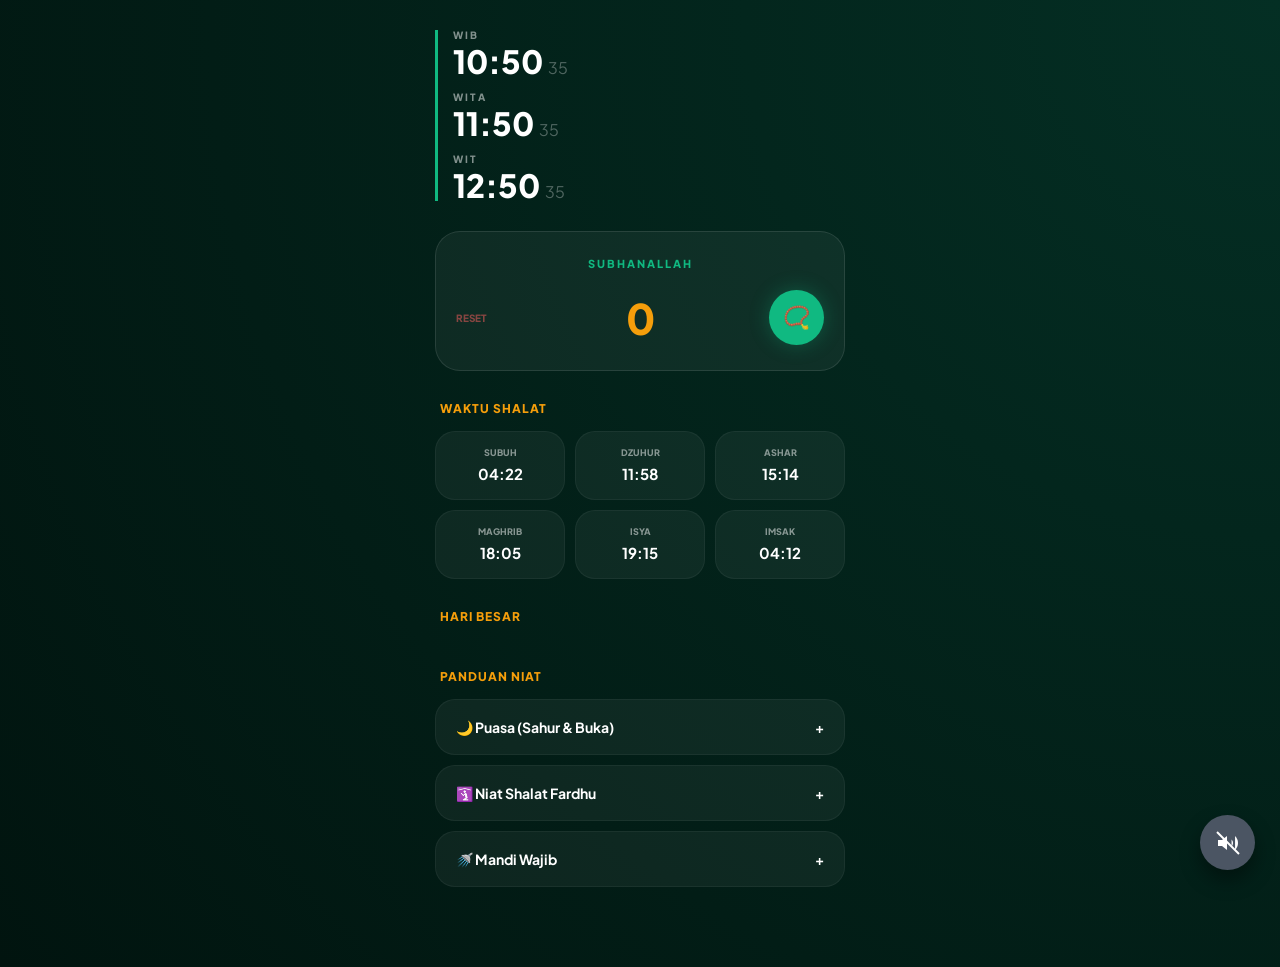
==== index.html @ ae95c448 "Create index.html for Hidayah Taqwa V3 Add a complete HTML structure for the Hidayah Taqwa V3 applic" ====
<!DOCTYPE html>
<html lang="id">
<head>
    <meta charset="UTF-8">
    <meta name="viewport" content="width=device-width, initial-scale=1.0">
    <title>Hidayah Taqwa V3 - Final Fix</title>
    <link href="https://fonts.googleapis.com/css2?family=Plus+Jakarta+Sans:wght@300;400;600;800&display=swap" rel="stylesheet">
    <style>
        :root { --primary: #10b981; --dark: #01140f; --gold: #f59e0b; --glass: rgba(255,255,255,0.05); }
        * { box-sizing: border-box; -webkit-tap-highlight-color: transparent; }
        body { 
            margin: 0; background: var(--dark); color: white; 
            font-family: 'Plus Jakarta Sans', sans-serif; 
            background-image: radial-gradient(circle at top right, #042f24, #01140f);
            min-height: 100vh; padding-bottom: 50px;
        }
        .container { padding: 30px 20px; max-width: 450px; margin: 0 auto; }

        /* 1. JAM VERTICAL */
        .time-vertical { display: flex; flex-direction: column; gap: 15px; margin-bottom: 30px; padding-left: 15px; border-left: 3px solid var(--primary); }
        .time-row { line-height: 1; }
        .time-row label { font-size: 10px; letter-spacing: 2px; opacity: 0.5; font-weight: 800; display: block; margin-bottom: 5px; }
        .time-row b { font-size: 32px; font-weight: 800; }
        .time-row span { font-size: 16px; opacity: 0.3; margin-left: 5px; }

        /* 2. TASBIH (SIMETRIS) */
        .tasbih-box { background: var(--glass); padding: 25px 20px; border-radius: 25px; border: 1px solid rgba(255,255,255,0.1); margin-bottom: 30px; }
        #zikir-name { font-size: 11px; font-weight: 800; color: var(--primary); letter-spacing: 2px; margin-bottom: 20px; text-align: center; display: block; }
        .tasbih-controls { display: grid; grid-template-columns: 80px 1fr 80px; align-items: center; }
        #reset-btn { font-size: 10px; font-weight: 800; opacity: 0.5; cursor: pointer; color: #ff5f5f; justify-self: start; }
        #counter { font-size: 42px; font-weight: 800; color: var(--gold); text-align: center; }
        #hit-btn { 
            width: 55px; height: 55px; background: var(--primary); border-radius: 50%; border: none; 
            font-size: 22px; cursor: pointer; box-shadow: 0 0 20px rgba(16,185,129,0.3);
            display: flex; align-items: center; justify-content: center; justify-self: end; transition: 0.1s;
        }
        #hit-btn:active { transform: scale(0.9); }

        /* 3. JADWAL SHOLAT */
        .section-title { font-size: 12px; font-weight: 800; color: var(--gold); letter-spacing: 1px; margin-bottom: 15px; padding-left: 5px; }
        .sholat-grid { display: grid; grid-template-columns: repeat(3, 1fr); gap: 10px; margin-bottom: 30px; }
        .sholat-card { background: var(--glass); padding: 15px 10px; border-radius: 20px; text-align: center; border: 1px solid rgba(255,255,255,0.05); }
        .sholat-card label { display: block; font-size: 9px; opacity: 0.5; margin-bottom: 5px; font-weight: 800; }
        .sholat-card b { font-size: 15px; color: #fff; }

        /* 4. COUNTDOWN */
        .countdown-container { display: flex; flex-direction: column; gap: 10px; margin-bottom: 30px; }
        .cd-item { background: linear-gradient(90deg, rgba(16,185,129,0.1), transparent); padding: 15px 20px; border-radius: 18px; display: flex; justify-content: space-between; align-items: center; border: 1px solid rgba(16,185,129,0.1); }
        .cd-label { font-size: 13px; font-weight: 700; color: var(--primary); }
        .cd-time { font-family: monospace; font-size: 12px; color: var(--gold); font-weight: bold; }

        /* 5. NIAT CONTENT */
        .niat-list { display: flex; flex-direction: column; gap: 10px; }
        .niat-item { background: var(--glass); border-radius: 20px; overflow: hidden; border: 1px solid rgba(255,255,255,0.05); }
        .niat-trigger { padding: 18px 20px; cursor: pointer; display: flex; justify-content: space-between; font-weight: 700; font-size: 14px; align-items: center; }
        .niat-content { padding: 0 20px; max-height: 0; overflow-y: auto; transition: 0.4s cubic-bezier(0.4, 0, 0.2, 1); background: rgba(0,0,0,0.2); }
        .niat-content.open { padding: 20px; max-height: 1000px; }
        .arab { font-size: 22px; color: var(--gold); text-align: right; line-height: 2; margin-bottom: 5px; font-family: serif; direction: rtl; }
        .latin { font-size: 12px; color: #ccc; font-style: italic; margin-bottom: 15px; display: block; text-align: left; }
        .sub-niat-label { font-size: 11px; color: var(--primary); font-weight: 800; margin: 15px 0 10px; text-transform: uppercase; letter-spacing: 1px; border-left: 2px solid var(--primary); padding-left: 8px; }
        .cara-box { background: rgba(16,185,129,0.1); padding: 15px; border-radius: 12px; font-size: 12px; line-height: 1.6; color: #eee; margin-top: 10px; }

        /* 6. AUDIO BUTTON (SVG ANIMATION) */
        .float-music { position: fixed; bottom: 30px; right: 25px; z-index: 100; }
        #music-btn { 
            width: 55px; height: 55px; background: var(--primary); border-radius: 50%; border: none; 
            cursor: pointer; box-shadow: 0 10px 20px rgba(0,0,0,0.4); 
            display: flex; align-items: center; justify-content: center;
            transition: 0.3s cubic-bezier(0.175, 0.885, 0.32, 1.275);
        }
        .speaker-icon { fill: white; width: 24px; height: 24px; }
        #mute-slash { transition: 0.3s; transform-origin: center; transform: scale(0); opacity: 0; }
        #music-btn.muted { background: #4b5563; }
        #music-btn.muted #mute-slash { transform: scale(1); opacity: 1; }

        hr { border: 0; border-top: 1px solid rgba(255,255,255,0.05); margin: 20px 0; }
    </style>
</head>
<body>

<div class="container">
    <div class="time-vertical">
        <div class="time-row"><label>WIB</label><b id="wib">00:00</b><span id="swib">00</span></div>
        <div class="time-row"><label>WITA</label><b id="wita">00:00</b><span id="swita">00</span></div>
        <div class="time-row"><label>WIT</label><b id="wit">00:00</b><span id="swit">00</span></div>
    </div>

    <div class="tasbih-box">
        <span id="zikir-name">SUBHANALLAH</span>
        <div class="tasbih-controls">
            <div id="reset-btn" onclick="resT()">RESET</div>
            <div id="counter">0</div>
            <button id="hit-btn" onclick="countT()">📿</button>
        </div>
    </div>

    <div class="section-title">WAKTU SHALAT</div>
    <div class="sholat-grid">
        <div class="sholat-card"><label>SUBUH</label><b>04:22</b></div>
        <div class="sholat-card"><label>DZUHUR</label><b>11:58</b></div>
        <div class="sholat-card"><label>ASHAR</label><b>15:14</b></div>
        <div class="sholat-card"><label>MAGHRIB</label><b>18:05</b></div>
        <div class="sholat-card"><label>ISYA</label><b>19:15</b></div>
        <div class="sholat-card"><label>IMSAK</label><b>04:12</b></div>
    </div>

    <div class="section-title">HARI BESAR</div>
    <div class="countdown-container" id="cd-list"></div>

    <div class="section-title">PANDUAN NIAT</div>
    <div class="niat-list">
        <div class="niat-item">
            <div class="niat-trigger" onclick="toggleN(this)">🌙 Puasa (Sahur & Buka) <span>+</span></div>
            <div class="niat-content">
                <div class="sub-niat-label">NIAT SAHUR</div>
                <p class="arab">نَوَيْتُ صَوْمَ غَدٍ عَنْ أَدَاءِ فَرْضِ شَهْرِ رَمَضَانَ هَذِهِ السَّنَةِ لِلَّهِ تَعَالَى</p>
                <span class="latin">(Nawaitu shauma ghadin 'an ada'i fardhi syahri ramadhana hadzihis sanati lillahi ta'ala)</span>
                <hr>
                <div class="sub-niat-label">BUKA UMUM (ALLAHUMMA LAKA...)</div>
                <p class="arab">اللَّهُمَّ لَكَ صُمْتُ وَبِكَ آمَنْتُ وَعَلَى رِزْقِكَ أَفْطَرْتُ بِرَحْمَتِكَ يَا أَرْحَمَ الرَّاحِمِيْنَ</p>
                <span class="latin">(Allahumma laka shumtu wa bika amantu wa 'ala rizqika afthartu birahmatika ya arhamar rahimin)</span>
                <div class="sub-niat-label">BUKA SUNNAH NABI (DZAHA-BAZH...)</div>
                <p class="arab">ذَهَبَ الظَّمَأُ وَابْتَلَّتِ الْعُرُوقُ وَثَبَتَ الأَجْرُ إِنْ شَاءَ اللَّهُ</p>
                <span class="latin">(Dzahaba-zh zhama'u wabtallatil 'uruqu wa tsabatal ajru in sya Allah)</span>
            </div>
        </div>

        <div class="niat-item">
            <div class="niat-trigger" onclick="toggleN(this)">🛐 Niat Shalat Fardhu <span>+</span></div>
            <div class="niat-content">
                <div class="sub-niat-label">SUBUH (SENDIRI)</div>
                <p class="arab">أُصَلِّي فَرْضَ الصُّبْحِ رَكْعَتَيْنِ مُسْتَقْبِلَ الْقِبْلَةِ أَدَاءً لِلَّهِ تَعَالَى</p>
                <span class="latin">(Ushalli fardhash shubhi rak'ataini mustaqbilal qiblati adaan lillahi ta'ala)</span>
                
                <div class="sub-niat-label">DZUHUR (MA'MUM)</div>
                <p class="arab">أُصَلِّي فَرْضَ الظُّهْرِ أَرْبَعَ رَكَعَاتٍ مُسْتَقْبِلَ الْقِبْلَةِ مَأْمُوْمًا لِلَّهِ تَعَالَى</p>
                <span class="latin">(Ushalli fardhaz zuhri arba'a raka'atin mustaqbilal qiblati ma'muman lillahi ta'ala)</span>
                
                <div class="sub-niat-label">MAGHRIB (IMAM)</div>
                <p class="arab">أُصَلِّي فَرْضَ الْمَغْرِبِ ثَلَاثَ رَكَعَاتٍ مُسْتَقْبِلَ الْقِبْلَةِ إِمَامًا لِلَّهِ تَعَالَى</p>
                <span class="latin">(Ushalli fardhal maghribi tsalatsa raka'atin mustaqbilal qiblati imaman lillahi ta'ala)</span>
            </div>
        </div>

        <div class="niat-item">
            <div class="niat-trigger" onclick="toggleN(this)">🚿 Mandi Wajib <span>+</span></div>
            <div class="niat-content">
                <div class="sub-niat-label">NIAT UMUM (LAKI/PEREMPUAN)</div>
                <p class="arab">نَوَيْتُ الْغُسْلَ لِرَفْعِ الْحَدَثِ اْلأَكْبَرِ فَرْضًا لِلَّهِ تَعَالَى</p>
                <span class="latin">(Nawaitul ghusla liraf'il hadatsil akbari fardhan lillahi ta'ala)</span>
                
                <div class="sub-niat-label">SETELAH HAID</div>
                <p class="arab">نَوَيْتُ الْغُسْلَ لِرَفْعِ الْحَدَثِ اْلأَكْبَرِ عَنِ الْحَيْضِ فَرْضًا لِلَّهِ تَعَالَى</p>
                <span class="latin">(Nawaitul ghusla liraf'il hadatsil akbari 'anil haidli fardhan lillahi ta'ala)</span>
                
                <hr>
                <div class="sub-niat-label">TATA CARA</div>
                <div class="cara-box">
                    1. Cuci tangan 3x.<br>
                    2. Bersihkan kemaluan dengan tangan kiri.<br>
                    3. Berwudhu dengan sempurna.<br>
                    4. Siram air ke kepala 3x sambil menyela rambut.<br>
                    5. Siram seluruh anggota tubuh (dahulukan kanan).<br>
                    6. Pastikan semua lipatan kulit terkena air.
                </div>
            </div>
        </div>
    </div>
</div>

<div class="float-music">
    <button id="music-btn" class="muted" onclick="toggleM()">
        <svg class="speaker-icon" viewBox="0 0 24 24">
            <path d="M11 5L6 9H2V15H6L11 19V5Z" />
            <path d="M19.07 4.93C20.94 6.81 22 9.31 22 12C22 14.69 20.94 17.19 19.07 19.07" />
            <path d="M15.54 8.46C16.41 9.34 17 10.59 17 12C17 13.41 16.41 14.66 15.54 15.54" />
            <line id="mute-slash" x1="1" y1="1" x2="23" y2="23" stroke="white" stroke-width="2" />
        </svg>
    </button>
</div>

<audio id="audio-src" loop src="https://files.catbox.moe/chazip.opus"></audio>

<script>
    let c = 0;
    const zk = ["SUBHANALLAH", "ALHAMDULILLAH", "ALLAHU AKBAR", "ASTAGHFIRULLAH"];
    const evs = [{ n: "Ramadhan 1447H", d: "Feb 18, 2026" }, { n: "Idul Fitri 1447H", d: "Mar 20, 2026" }];

    function toggleN(el) {
        const content = el.nextElementSibling;
        const isOpen = content.classList.toggle('open');
        el.querySelector('span').innerText = isOpen ? '-' : '+';
    }

    function countT() {
        c++;
        document.getElementById('counter').innerText = c;
        document.getElementById('zikir-name').innerText = zk[Math.floor(c/33) % 4];
        if(navigator.vibrate) navigator.vibrate(45);
    }

    function resT() { if(confirm('Reset Zikir?')) { c=0; document.getElementById('counter').innerText=0; } }

    function toggleM() {
        const a = document.getElementById('audio-src'), b = document.getElementById('music-btn');
        if(a.paused) { a.play(); b.classList.remove('muted'); } else { a.pause(); b.classList.add('muted'); }
    }

    function update() {
        const now = new Date();
        const utc = now.getTime() + (now.getTimezoneOffset() * 60000);
        const f = (off, id, sid) => {
            const d = new Date(utc + (3600000 * off));
            document.getElementById(id).innerText = `${String(d.getHours()).padStart(2,'0')}:${String(d.getMinutes()).padStart(2,'0')}`;
            document.getElementById(sid).innerText = String(d.getSeconds()).padStart(2,'0');
        };
        f(7, 'wib', 'swib'); f(8, 'wita', 'swita'); f(9, 'wit', 'swit');

        let h = "";
        evs.forEach(e => {
            const diff = new Date(e.d) - now;
            if(diff > 0) {
                const d = Math.floor(diff/(1000*60*60*24)), hr = Math.floor((diff%(1000*60*60*24))/(1000*60*60));
                h += `<div class="cd-item"><div class="cd-label">${e.n}</div><div class="cd-time">${d}d ${hr}h</div></div>`;
            }
        });
        document.getElementById('cd-list').innerHTML = h;
    }

    setInterval(update, 1000); update();
</script>

</body>
</html>
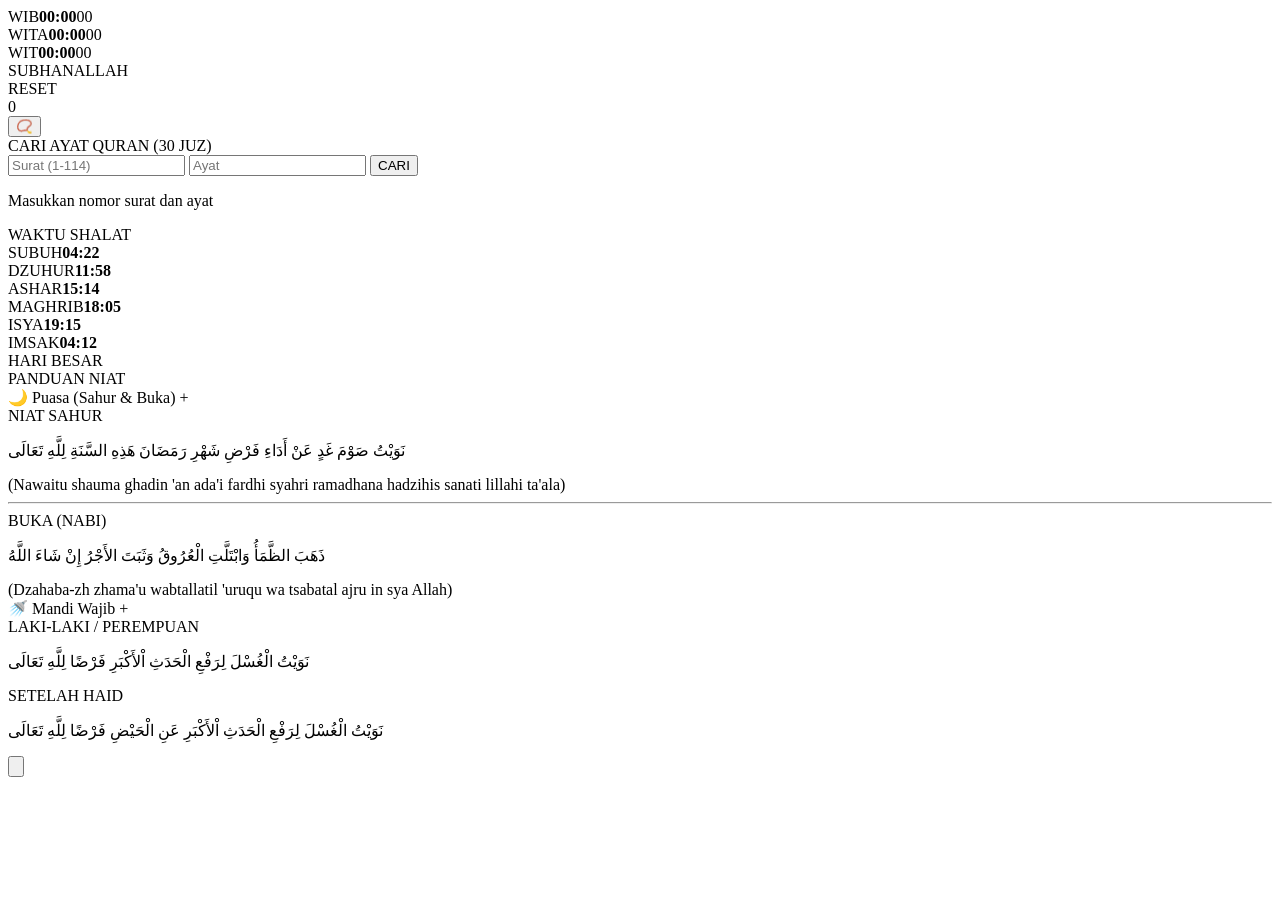
==== commit e1ba9701: "Add initial HTML structure for the application" ====
--- a/index.html
+++ b/index.html
@@ -3,78 +3,9 @@
 <head>
     <meta charset="UTF-8">
     <meta name="viewport" content="width=device-width, initial-scale=1.0">
-    <title>Hidayah Taqwa V3 - Final Fix</title>
+    <title>Hidayah Taqwa V3 - Pro Glass</title>
+    <link rel="stylesheet" href="style.css">
     <link href="https://fonts.googleapis.com/css2?family=Plus+Jakarta+Sans:wght@300;400;600;800&display=swap" rel="stylesheet">
-    <style>
-        :root { --primary: #10b981; --dark: #01140f; --gold: #f59e0b; --glass: rgba(255,255,255,0.05); }
-        * { box-sizing: border-box; -webkit-tap-highlight-color: transparent; }
-        body { 
-            margin: 0; background: var(--dark); color: white; 
-            font-family: 'Plus Jakarta Sans', sans-serif; 
-            background-image: radial-gradient(circle at top right, #042f24, #01140f);
-            min-height: 100vh; padding-bottom: 50px;
-        }
-        .container { padding: 30px 20px; max-width: 450px; margin: 0 auto; }
-
-        /* 1. JAM VERTICAL */
-        .time-vertical { display: flex; flex-direction: column; gap: 15px; margin-bottom: 30px; padding-left: 15px; border-left: 3px solid var(--primary); }
-        .time-row { line-height: 1; }
-        .time-row label { font-size: 10px; letter-spacing: 2px; opacity: 0.5; font-weight: 800; display: block; margin-bottom: 5px; }
-        .time-row b { font-size: 32px; font-weight: 800; }
-        .time-row span { font-size: 16px; opacity: 0.3; margin-left: 5px; }
-
-        /* 2. TASBIH (SIMETRIS) */
-        .tasbih-box { background: var(--glass); padding: 25px 20px; border-radius: 25px; border: 1px solid rgba(255,255,255,0.1); margin-bottom: 30px; }
-        #zikir-name { font-size: 11px; font-weight: 800; color: var(--primary); letter-spacing: 2px; margin-bottom: 20px; text-align: center; display: block; }
-        .tasbih-controls { display: grid; grid-template-columns: 80px 1fr 80px; align-items: center; }
-        #reset-btn { font-size: 10px; font-weight: 800; opacity: 0.5; cursor: pointer; color: #ff5f5f; justify-self: start; }
-        #counter { font-size: 42px; font-weight: 800; color: var(--gold); text-align: center; }
-        #hit-btn { 
-            width: 55px; height: 55px; background: var(--primary); border-radius: 50%; border: none; 
-            font-size: 22px; cursor: pointer; box-shadow: 0 0 20px rgba(16,185,129,0.3);
-            display: flex; align-items: center; justify-content: center; justify-self: end; transition: 0.1s;
-        }
-        #hit-btn:active { transform: scale(0.9); }
-
-        /* 3. JADWAL SHOLAT */
-        .section-title { font-size: 12px; font-weight: 800; color: var(--gold); letter-spacing: 1px; margin-bottom: 15px; padding-left: 5px; }
-        .sholat-grid { display: grid; grid-template-columns: repeat(3, 1fr); gap: 10px; margin-bottom: 30px; }
-        .sholat-card { background: var(--glass); padding: 15px 10px; border-radius: 20px; text-align: center; border: 1px solid rgba(255,255,255,0.05); }
-        .sholat-card label { display: block; font-size: 9px; opacity: 0.5; margin-bottom: 5px; font-weight: 800; }
-        .sholat-card b { font-size: 15px; color: #fff; }
-
-        /* 4. COUNTDOWN */
-        .countdown-container { display: flex; flex-direction: column; gap: 10px; margin-bottom: 30px; }
-        .cd-item { background: linear-gradient(90deg, rgba(16,185,129,0.1), transparent); padding: 15px 20px; border-radius: 18px; display: flex; justify-content: space-between; align-items: center; border: 1px solid rgba(16,185,129,0.1); }
-        .cd-label { font-size: 13px; font-weight: 700; color: var(--primary); }
-        .cd-time { font-family: monospace; font-size: 12px; color: var(--gold); font-weight: bold; }
-
-        /* 5. NIAT CONTENT */
-        .niat-list { display: flex; flex-direction: column; gap: 10px; }
-        .niat-item { background: var(--glass); border-radius: 20px; overflow: hidden; border: 1px solid rgba(255,255,255,0.05); }
-        .niat-trigger { padding: 18px 20px; cursor: pointer; display: flex; justify-content: space-between; font-weight: 700; font-size: 14px; align-items: center; }
-        .niat-content { padding: 0 20px; max-height: 0; overflow-y: auto; transition: 0.4s cubic-bezier(0.4, 0, 0.2, 1); background: rgba(0,0,0,0.2); }
-        .niat-content.open { padding: 20px; max-height: 1000px; }
-        .arab { font-size: 22px; color: var(--gold); text-align: right; line-height: 2; margin-bottom: 5px; font-family: serif; direction: rtl; }
-        .latin { font-size: 12px; color: #ccc; font-style: italic; margin-bottom: 15px; display: block; text-align: left; }
-        .sub-niat-label { font-size: 11px; color: var(--primary); font-weight: 800; margin: 15px 0 10px; text-transform: uppercase; letter-spacing: 1px; border-left: 2px solid var(--primary); padding-left: 8px; }
-        .cara-box { background: rgba(16,185,129,0.1); padding: 15px; border-radius: 12px; font-size: 12px; line-height: 1.6; color: #eee; margin-top: 10px; }
-
-        /* 6. AUDIO BUTTON (SVG ANIMATION) */
-        .float-music { position: fixed; bottom: 30px; right: 25px; z-index: 100; }
-        #music-btn { 
-            width: 55px; height: 55px; background: var(--primary); border-radius: 50%; border: none; 
-            cursor: pointer; box-shadow: 0 10px 20px rgba(0,0,0,0.4); 
-            display: flex; align-items: center; justify-content: center;
-            transition: 0.3s cubic-bezier(0.175, 0.885, 0.32, 1.275);
-        }
-        .speaker-icon { fill: white; width: 24px; height: 24px; }
-        #mute-slash { transition: 0.3s; transform-origin: center; transform: scale(0); opacity: 0; }
-        #music-btn.muted { background: #4b5563; }
-        #music-btn.muted #mute-slash { transform: scale(1); opacity: 1; }
-
-        hr { border: 0; border-top: 1px solid rgba(255,255,255,0.05); margin: 20px 0; }
-    </style>
 </head>
 <body>
 
@@ -85,7 +16,7 @@
         <div class="time-row"><label>WIT</label><b id="wit">00:00</b><span id="swit">00</span></div>
     </div>
 
-    <div class="tasbih-box">
+    <div class="tasbih-box glass">
         <span id="zikir-name">SUBHANALLAH</span>
         <div class="tasbih-controls">
             <div id="reset-btn" onclick="resT()">RESET</div>
@@ -94,14 +25,26 @@
         </div>
     </div>
 
+    <div class="section-title">CARI AYAT QURAN (30 JUZ)</div>
+    <div class="quran-box glass">
+        <div class="q-inputs">
+            <input type="number" id="suraNum" placeholder="Surat (1-114)">
+            <input type="number" id="ayaNum" placeholder="Ayat">
+            <button onclick="searchAyat()">CARI</button>
+        </div>
+        <div id="quran-res" class="q-display">
+            <p class="q-hint">Masukkan nomor surat dan ayat</p>
+        </div>
+    </div>
+
     <div class="section-title">WAKTU SHALAT</div>
     <div class="sholat-grid">
-        <div class="sholat-card"><label>SUBUH</label><b>04:22</b></div>
-        <div class="sholat-card"><label>DZUHUR</label><b>11:58</b></div>
-        <div class="sholat-card"><label>ASHAR</label><b>15:14</b></div>
-        <div class="sholat-card"><label>MAGHRIB</label><b>18:05</b></div>
-        <div class="sholat-card"><label>ISYA</label><b>19:15</b></div>
-        <div class="sholat-card"><label>IMSAK</label><b>04:12</b></div>
+        <div class="sholat-card glass"><label>SUBUH</label><b>04:22</b></div>
+        <div class="sholat-card glass"><label>DZUHUR</label><b>11:58</b></div>
+        <div class="sholat-card glass"><label>ASHAR</label><b>15:14</b></div>
+        <div class="sholat-card glass"><label>MAGHRIB</label><b>18:05</b></div>
+        <div class="sholat-card glass"><label>ISYA</label><b>19:15</b></div>
+        <div class="sholat-card glass"><label>IMSAK</label><b>04:12</b></div>
     </div>
 
     <div class="section-title">HARI BESAR</div>
@@ -109,60 +52,26 @@
 
     <div class="section-title">PANDUAN NIAT</div>
     <div class="niat-list">
-        <div class="niat-item">
+        <div class="niat-item glass">
             <div class="niat-trigger" onclick="toggleN(this)">🌙 Puasa (Sahur & Buka) <span>+</span></div>
             <div class="niat-content">
                 <div class="sub-niat-label">NIAT SAHUR</div>
                 <p class="arab">نَوَيْتُ صَوْمَ غَدٍ عَنْ أَدَاءِ فَرْضِ شَهْرِ رَمَضَانَ هَذِهِ السَّنَةِ لِلَّهِ تَعَالَى</p>
                 <span class="latin">(Nawaitu shauma ghadin 'an ada'i fardhi syahri ramadhana hadzihis sanati lillahi ta'ala)</span>
                 <hr>
-                <div class="sub-niat-label">BUKA UMUM (ALLAHUMMA LAKA...)</div>
-                <p class="arab">اللَّهُمَّ لَكَ صُمْتُ وَبِكَ آمَنْتُ وَعَلَى رِزْقِكَ أَفْطَرْتُ بِرَحْمَتِكَ يَا أَرْحَمَ الرَّاحِمِيْنَ</p>
-                <span class="latin">(Allahumma laka shumtu wa bika amantu wa 'ala rizqika afthartu birahmatika ya arhamar rahimin)</span>
-                <div class="sub-niat-label">BUKA SUNNAH NABI (DZAHA-BAZH...)</div>
+                <div class="sub-niat-label">BUKA (NABI)</div>
                 <p class="arab">ذَهَبَ الظَّمَأُ وَابْتَلَّتِ الْعُرُوقُ وَثَبَتَ الأَجْرُ إِنْ شَاءَ اللَّهُ</p>
                 <span class="latin">(Dzahaba-zh zhama'u wabtallatil 'uruqu wa tsabatal ajru in sya Allah)</span>
             </div>
         </div>
 
-        <div class="niat-item">
-            <div class="niat-trigger" onclick="toggleN(this)">🛐 Niat Shalat Fardhu <span>+</span></div>
-            <div class="niat-content">
-                <div class="sub-niat-label">SUBUH (SENDIRI)</div>
-                <p class="arab">أُصَلِّي فَرْضَ الصُّبْحِ رَكْعَتَيْنِ مُسْتَقْبِلَ الْقِبْلَةِ أَدَاءً لِلَّهِ تَعَالَى</p>
-                <span class="latin">(Ushalli fardhash shubhi rak'ataini mustaqbilal qiblati adaan lillahi ta'ala)</span>
-                
-                <div class="sub-niat-label">DZUHUR (MA'MUM)</div>
-                <p class="arab">أُصَلِّي فَرْضَ الظُّهْرِ أَرْبَعَ رَكَعَاتٍ مُسْتَقْبِلَ الْقِبْلَةِ مَأْمُوْمًا لِلَّهِ تَعَالَى</p>
-                <span class="latin">(Ushalli fardhaz zuhri arba'a raka'atin mustaqbilal qiblati ma'muman lillahi ta'ala)</span>
-                
-                <div class="sub-niat-label">MAGHRIB (IMAM)</div>
-                <p class="arab">أُصَلِّي فَرْضَ الْمَغْرِبِ ثَلَاثَ رَكَعَاتٍ مُسْتَقْبِلَ الْقِبْلَةِ إِمَامًا لِلَّهِ تَعَالَى</p>
-                <span class="latin">(Ushalli fardhal maghribi tsalatsa raka'atin mustaqbilal qiblati imaman lillahi ta'ala)</span>
-            </div>
-        </div>
-
-        <div class="niat-item">
+        <div class="niat-item glass">
             <div class="niat-trigger" onclick="toggleN(this)">🚿 Mandi Wajib <span>+</span></div>
             <div class="niat-content">
-                <div class="sub-niat-label">NIAT UMUM (LAKI/PEREMPUAN)</div>
+                <div class="sub-niat-label">LAKI-LAKI / PEREMPUAN</div>
                 <p class="arab">نَوَيْتُ الْغُسْلَ لِرَفْعِ الْحَدَثِ اْلأَكْبَرِ فَرْضًا لِلَّهِ تَعَالَى</p>
-                <span class="latin">(Nawaitul ghusla liraf'il hadatsil akbari fardhan lillahi ta'ala)</span>
-                
                 <div class="sub-niat-label">SETELAH HAID</div>
                 <p class="arab">نَوَيْتُ الْغُسْلَ لِرَفْعِ الْحَدَثِ اْلأَكْبَرِ عَنِ الْحَيْضِ فَرْضًا لِلَّهِ تَعَالَى</p>
-                <span class="latin">(Nawaitul ghusla liraf'il hadatsil akbari 'anil haidli fardhan lillahi ta'ala)</span>
-                
-                <hr>
-                <div class="sub-niat-label">TATA CARA</div>
-                <div class="cara-box">
-                    1. Cuci tangan 3x.<br>
-                    2. Bersihkan kemaluan dengan tangan kiri.<br>
-                    3. Berwudhu dengan sempurna.<br>
-                    4. Siram air ke kepala 3x sambil menyela rambut.<br>
-                    5. Siram seluruh anggota tubuh (dahulukan kanan).<br>
-                    6. Pastikan semua lipatan kulit terkena air.
-                </div>
             </div>
         </div>
     </div>
@@ -180,55 +89,6 @@
 </div>
 
 <audio id="audio-src" loop src="https://files.catbox.moe/chazip.opus"></audio>
-
-<script>
-    let c = 0;
-    const zk = ["SUBHANALLAH", "ALHAMDULILLAH", "ALLAHU AKBAR", "ASTAGHFIRULLAH"];
-    const evs = [{ n: "Ramadhan 1447H", d: "Feb 18, 2026" }, { n: "Idul Fitri 1447H", d: "Mar 20, 2026" }];
-
-    function toggleN(el) {
-        const content = el.nextElementSibling;
-        const isOpen = content.classList.toggle('open');
-        el.querySelector('span').innerText = isOpen ? '-' : '+';
-    }
-
-    function countT() {
-        c++;
-        document.getElementById('counter').innerText = c;
-        document.getElementById('zikir-name').innerText = zk[Math.floor(c/33) % 4];
-        if(navigator.vibrate) navigator.vibrate(45);
-    }
-
-    function resT() { if(confirm('Reset Zikir?')) { c=0; document.getElementById('counter').innerText=0; } }
-
-    function toggleM() {
-        const a = document.getElementById('audio-src'), b = document.getElementById('music-btn');
-        if(a.paused) { a.play(); b.classList.remove('muted'); } else { a.pause(); b.classList.add('muted'); }
-    }
-
-    function update() {
-        const now = new Date();
-        const utc = now.getTime() + (now.getTimezoneOffset() * 60000);
-        const f = (off, id, sid) => {
-            const d = new Date(utc + (3600000 * off));
-            document.getElementById(id).innerText = `${String(d.getHours()).padStart(2,'0')}:${String(d.getMinutes()).padStart(2,'0')}`;
-            document.getElementById(sid).innerText = String(d.getSeconds()).padStart(2,'0');
-        };
-        f(7, 'wib', 'swib'); f(8, 'wita', 'swita'); f(9, 'wit', 'swit');
-
-        let h = "";
-        evs.forEach(e => {
-            const diff = new Date(e.d) - now;
-            if(diff > 0) {
-                const d = Math.floor(diff/(1000*60*60*24)), hr = Math.floor((diff%(1000*60*60*24))/(1000*60*60));
-                h += `<div class="cd-item"><div class="cd-label">${e.n}</div><div class="cd-time">${d}d ${hr}h</div></div>`;
-            }
-        });
-        document.getElementById('cd-list').innerHTML = h;
-    }
-
-    setInterval(update, 1000); update();
-</script>
-
+<script src="script.js"></script>
 </body>
 </html>
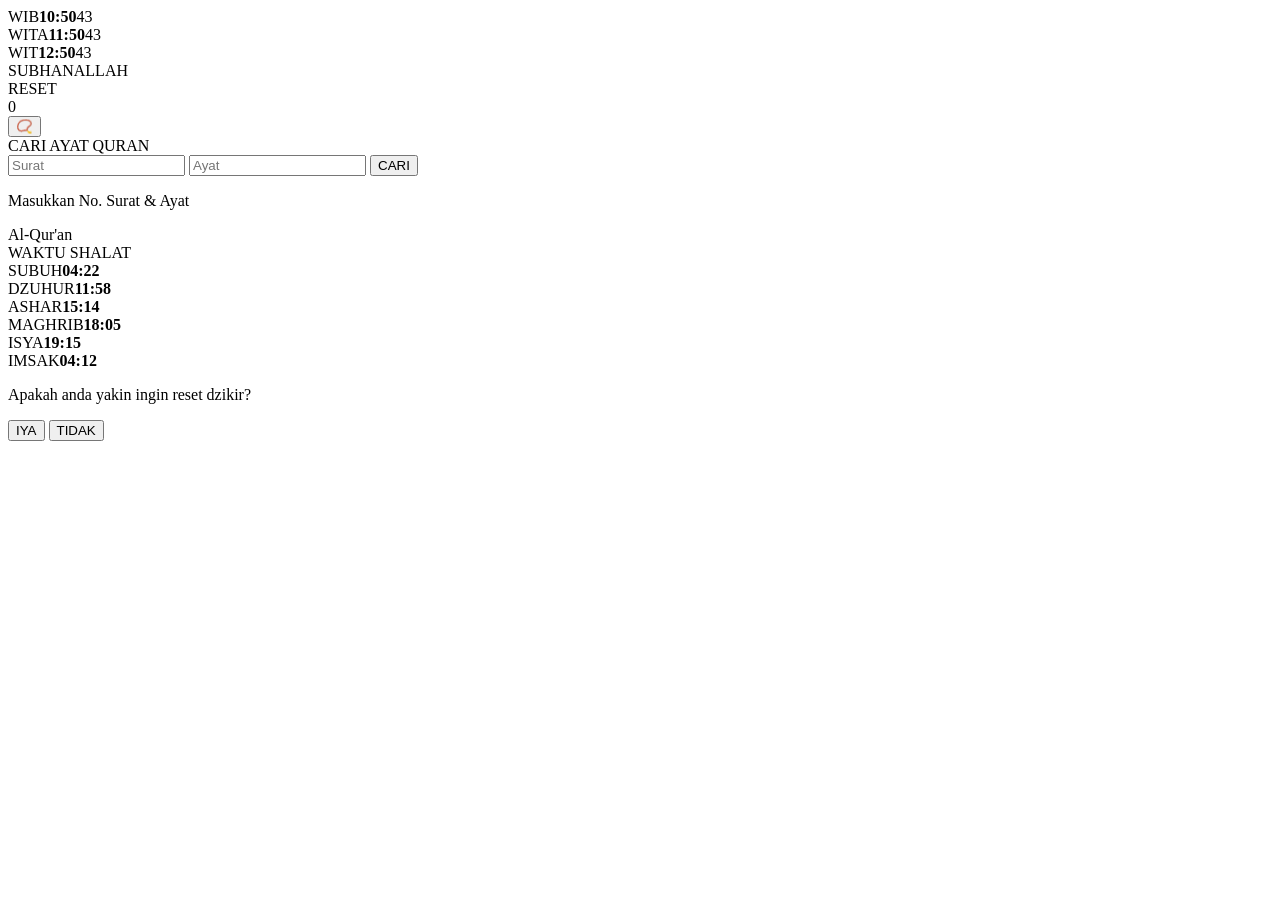
==== commit 8b1c5776: "Create index.html" ====
--- a/index.html
+++ b/index.html
@@ -3,11 +3,11 @@
 <head>
     <meta charset="UTF-8">
     <meta name="viewport" content="width=device-width, initial-scale=1.0">
-    <title>Hidayah Taqwa V3 - Pro Glass</title>
+    <title>Hidayah Taqwa V3 - Dynamic Liquid</title>
     <link rel="stylesheet" href="style.css">
-    <link href="https://fonts.googleapis.com/css2?family=Plus+Jakarta+Sans:wght@300;400;600;800&display=swap" rel="stylesheet">
+    <link href="https://fonts.googleapis.com/css2?family=Plus+Jakarta+Sans:wght@300;400;600;800&family=Amiri&display=swap" rel="stylesheet">
 </head>
-<body>
+<body id="dynamic-bg">
 
 <div class="container">
     <div class="time-vertical">
@@ -16,76 +16,50 @@
         <div class="time-row"><label>WIT</label><b id="wit">00:00</b><span id="swit">00</span></div>
     </div>
 
-    <div class="tasbih-box glass">
+    <div class="tasbih-box liquid-glass">
         <span id="zikir-name">SUBHANALLAH</span>
         <div class="tasbih-controls">
-            <div id="reset-btn" onclick="resT()">RESET</div>
+            <div id="reset-btn" class="reset-red" onclick="showResetModal()">RESET</div>
             <div id="counter">0</div>
             <button id="hit-btn" onclick="countT()">📿</button>
         </div>
     </div>
 
-    <div class="section-title">CARI AYAT QURAN (30 JUZ)</div>
-    <div class="quran-box glass">
+    <div class="section-title">CARI AYAT QURAN</div>
+    <div class="quran-box liquid-glass">
         <div class="q-inputs">
-            <input type="number" id="suraNum" placeholder="Surat (1-114)">
+            <input type="number" id="suraNum" placeholder="Surat">
             <input type="number" id="ayaNum" placeholder="Ayat">
-            <button onclick="searchAyat()">CARI</button>
+            <button onclick="searchAyat()" id="q-btn">CARI</button>
         </div>
         <div id="quran-res" class="q-display">
-            <p class="q-hint">Masukkan nomor surat dan ayat</p>
+            <p class="q-hint">Masukkan No. Surat & Ayat</p>
         </div>
+        <div id="q-nav" class="q-navigation" style="display: none;">
+            <button onclick="nextAyat()">AYAT SELANJUTNYA ↓</button>
+        </div>
+        <div class="q-footer">Al-Qur'an</div>
     </div>
 
     <div class="section-title">WAKTU SHALAT</div>
     <div class="sholat-grid">
-        <div class="sholat-card glass"><label>SUBUH</label><b>04:22</b></div>
-        <div class="sholat-card glass"><label>DZUHUR</label><b>11:58</b></div>
-        <div class="sholat-card glass"><label>ASHAR</label><b>15:14</b></div>
-        <div class="sholat-card glass"><label>MAGHRIB</label><b>18:05</b></div>
-        <div class="sholat-card glass"><label>ISYA</label><b>19:15</b></div>
-        <div class="sholat-card glass"><label>IMSAK</label><b>04:12</b></div>
-    </div>
-
-    <div class="section-title">HARI BESAR</div>
-    <div class="countdown-container" id="cd-list"></div>
-
-    <div class="section-title">PANDUAN NIAT</div>
-    <div class="niat-list">
-        <div class="niat-item glass">
-            <div class="niat-trigger" onclick="toggleN(this)">🌙 Puasa (Sahur & Buka) <span>+</span></div>
-            <div class="niat-content">
-                <div class="sub-niat-label">NIAT SAHUR</div>
-                <p class="arab">نَوَيْتُ صَوْمَ غَدٍ عَنْ أَدَاءِ فَرْضِ شَهْرِ رَمَضَانَ هَذِهِ السَّنَةِ لِلَّهِ تَعَالَى</p>
-                <span class="latin">(Nawaitu shauma ghadin 'an ada'i fardhi syahri ramadhana hadzihis sanati lillahi ta'ala)</span>
-                <hr>
-                <div class="sub-niat-label">BUKA (NABI)</div>
-                <p class="arab">ذَهَبَ الظَّمَأُ وَابْتَلَّتِ الْعُرُوقُ وَثَبَتَ الأَجْرُ إِنْ شَاءَ اللَّهُ</p>
-                <span class="latin">(Dzahaba-zh zhama'u wabtallatil 'uruqu wa tsabatal ajru in sya Allah)</span>
-            </div>
-        </div>
-
-        <div class="niat-item glass">
-            <div class="niat-trigger" onclick="toggleN(this)">🚿 Mandi Wajib <span>+</span></div>
-            <div class="niat-content">
-                <div class="sub-niat-label">LAKI-LAKI / PEREMPUAN</div>
-                <p class="arab">نَوَيْتُ الْغُسْلَ لِرَفْعِ الْحَدَثِ اْلأَكْبَرِ فَرْضًا لِلَّهِ تَعَالَى</p>
-                <div class="sub-niat-label">SETELAH HAID</div>
-                <p class="arab">نَوَيْتُ الْغُسْلَ لِرَفْعِ الْحَدَثِ اْلأَكْبَرِ عَنِ الْحَيْضِ فَرْضًا لِلَّهِ تَعَالَى</p>
-            </div>
-        </div>
+        <div class="sholat-card liquid-glass"><label>SUBUH</label><b>04:22</b></div>
+        <div class="sholat-card liquid-glass"><label>DZUHUR</label><b>11:58</b></div>
+        <div class="sholat-card liquid-glass"><label>ASHAR</label><b>15:14</b></div>
+        <div class="sholat-card liquid-glass"><label>MAGHRIB</label><b>18:05</b></div>
+        <div class="sholat-card liquid-glass"><label>ISYA</label><b>19:15</b></div>
+        <div class="sholat-card liquid-glass"><label>IMSAK</label><b>04:12</b></div>
     </div>
 </div>
 
-<div class="float-music">
-    <button id="music-btn" class="muted" onclick="toggleM()">
-        <svg class="speaker-icon" viewBox="0 0 24 24">
-            <path d="M11 5L6 9H2V15H6L11 19V5Z" />
-            <path d="M19.07 4.93C20.94 6.81 22 9.31 22 12C22 14.69 20.94 17.19 19.07 19.07" />
-            <path d="M15.54 8.46C16.41 9.34 17 10.59 17 12C17 13.41 16.41 14.66 15.54 15.54" />
-            <line id="mute-slash" x1="1" y1="1" x2="23" y2="23" stroke="white" stroke-width="2" />
-        </svg>
-    </button>
+<div id="reset-modal" class="modal-overlay">
+    <div class="modal-content liquid-glass green-theme">
+        <p>Apakah anda yakin ingin reset dzikir?</p>
+        <div class="modal-btns">
+            <button class="btn-yes" onclick="confirmReset(true)">IYA</button>
+            <button class="btn-no" onclick="confirmReset(false)">TIDAK</button>
+        </div>
+    </div>
 </div>
 
 <audio id="audio-src" loop src="https://files.catbox.moe/chazip.opus"></audio>
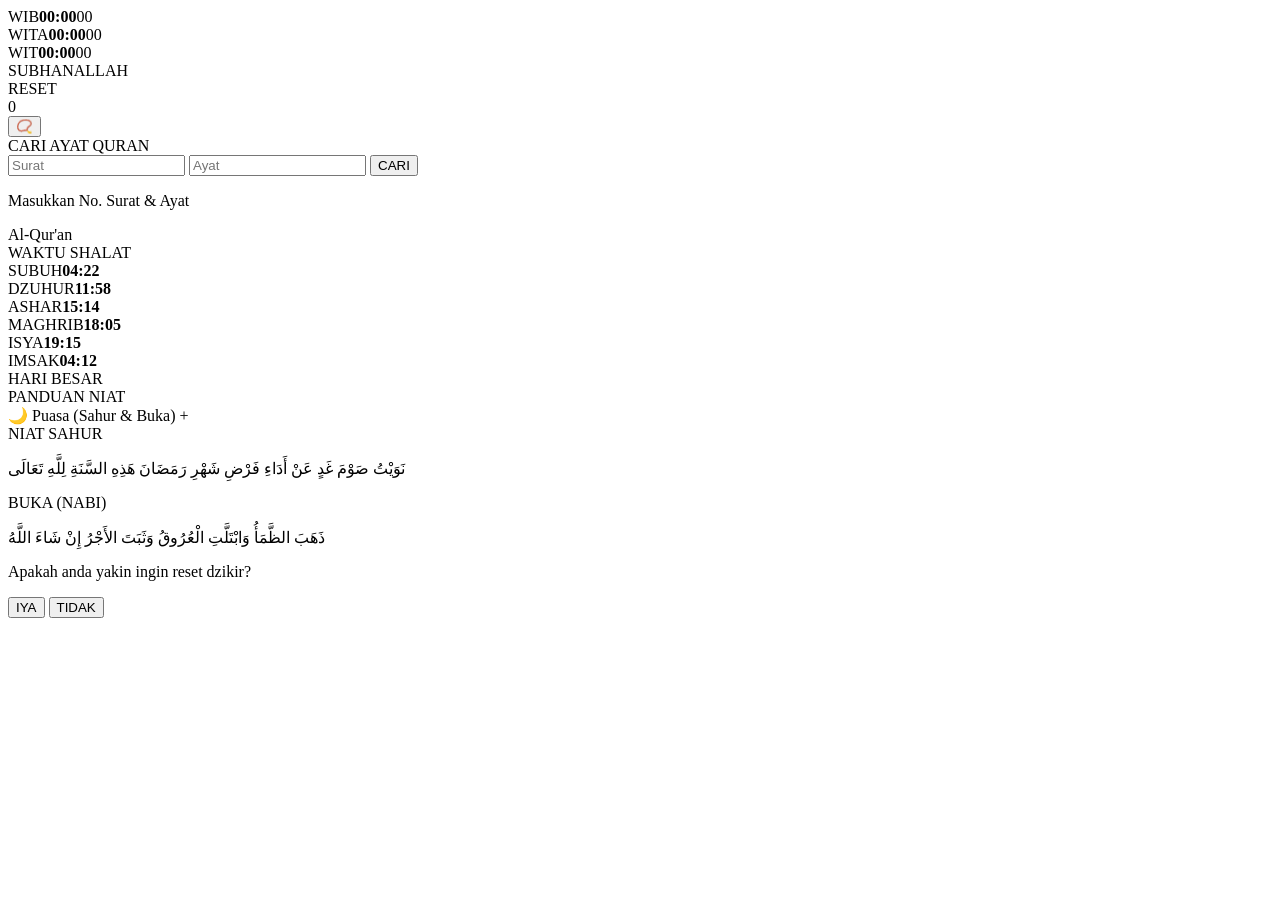
==== commit dc6d914b: "Add initial HTML structure for the application" ====
--- a/index.html
+++ b/index.html
@@ -3,11 +3,11 @@
 <head>
     <meta charset="UTF-8">
     <meta name="viewport" content="width=device-width, initial-scale=1.0">
-    <title>Hidayah Taqwa V3 - Dynamic Liquid</title>
+    <title>Hidayah Taqwa V3 - Classic Emerald</title>
     <link rel="stylesheet" href="style.css">
     <link href="https://fonts.googleapis.com/css2?family=Plus+Jakarta+Sans:wght@300;400;600;800&family=Amiri&display=swap" rel="stylesheet">
 </head>
-<body id="dynamic-bg">
+<body>
 
 <div class="container">
     <div class="time-vertical">
@@ -16,7 +16,7 @@
         <div class="time-row"><label>WIT</label><b id="wit">00:00</b><span id="swit">00</span></div>
     </div>
 
-    <div class="tasbih-box liquid-glass">
+    <div class="tasbih-box glass-solid">
         <span id="zikir-name">SUBHANALLAH</span>
         <div class="tasbih-controls">
             <div id="reset-btn" class="reset-red" onclick="showResetModal()">RESET</div>
@@ -26,7 +26,7 @@
     </div>
 
     <div class="section-title">CARI AYAT QURAN</div>
-    <div class="quran-box liquid-glass">
+    <div class="quran-box glass-solid">
         <div class="q-inputs">
             <input type="number" id="suraNum" placeholder="Surat">
             <input type="number" id="ayaNum" placeholder="Ayat">
@@ -43,17 +43,33 @@
 
     <div class="section-title">WAKTU SHALAT</div>
     <div class="sholat-grid">
-        <div class="sholat-card liquid-glass"><label>SUBUH</label><b>04:22</b></div>
-        <div class="sholat-card liquid-glass"><label>DZUHUR</label><b>11:58</b></div>
-        <div class="sholat-card liquid-glass"><label>ASHAR</label><b>15:14</b></div>
-        <div class="sholat-card liquid-glass"><label>MAGHRIB</label><b>18:05</b></div>
-        <div class="sholat-card liquid-glass"><label>ISYA</label><b>19:15</b></div>
-        <div class="sholat-card liquid-glass"><label>IMSAK</label><b>04:12</b></div>
+        <div class="sholat-card glass-solid"><label>SUBUH</label><b>04:22</b></div>
+        <div class="sholat-card glass-solid"><label>DZUHUR</label><b>11:58</b></div>
+        <div class="sholat-card glass-solid"><label>ASHAR</label><b>15:14</b></div>
+        <div class="sholat-card glass-solid"><label>MAGHRIB</label><b>18:05</b></div>
+        <div class="sholat-card glass-solid"><label>ISYA</label><b>19:15</b></div>
+        <div class="sholat-card glass-solid"><label>IMSAK</label><b>04:12</b></div>
+    </div>
+
+    <div class="section-title">HARI BESAR</div>
+    <div id="cd-list" class="countdown-container"></div>
+
+    <div class="section-title">PANDUAN NIAT</div>
+    <div class="niat-list">
+        <div class="niat-item glass-solid">
+            <div class="niat-trigger" onclick="toggleN(this)">🌙 Puasa (Sahur & Buka) <span>+</span></div>
+            <div class="niat-content">
+                <div class="sub-niat-label">NIAT SAHUR</div>
+                <p class="arab">نَوَيْتُ صَوْمَ غَدٍ عَنْ أَدَاءِ فَرْضِ شَهْرِ رَمَضَانَ هَذِهِ السَّنَةِ لِلَّهِ تَعَالَى</p>
+                <div class="sub-niat-label">BUKA (NABI)</div>
+                <p class="arab">ذَهَبَ الظَّمَأُ وَابْتَلَّتِ الْعُرُوقُ وَثَبَتَ الأَجْرُ إِنْ شَاءَ اللَّهُ</p>
+            </div>
+        </div>
     </div>
 </div>
 
 <div id="reset-modal" class="modal-overlay">
-    <div class="modal-content liquid-glass green-theme">
+    <div class="modal-content glass-solid green-border">
         <p>Apakah anda yakin ingin reset dzikir?</p>
         <div class="modal-btns">
             <button class="btn-yes" onclick="confirmReset(true)">IYA</button>
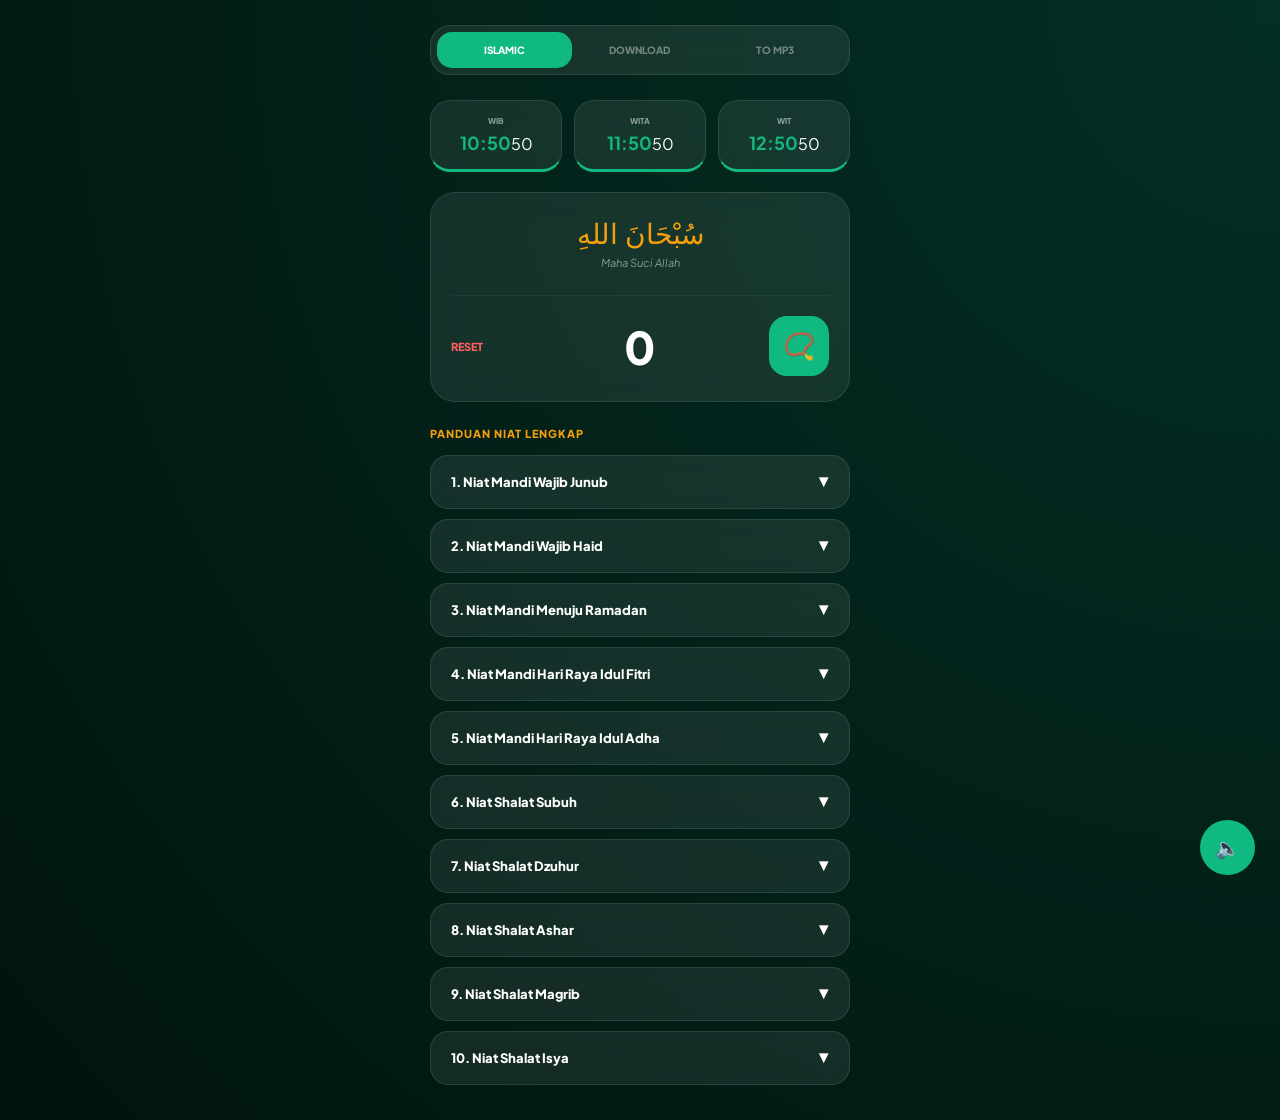
==== commit ddf90758: "Add files via upload" ====
--- a/index.html
+++ b/index.html
@@ -3,79 +3,77 @@
 <head>
     <meta charset="UTF-8">
     <meta name="viewport" content="width=device-width, initial-scale=1.0">
-    <title>Hidayah Taqwa V3 - Classic Emerald</title>
+    <title>Hidayah Taqwa V3</title>
     <link rel="stylesheet" href="style.css">
     <link href="https://fonts.googleapis.com/css2?family=Plus+Jakarta+Sans:wght@300;400;600;800&family=Amiri&display=swap" rel="stylesheet">
 </head>
 <body>
 
 <div class="container">
-    <div class="time-vertical">
-        <div class="time-row"><label>WIB</label><b id="wib">00:00</b><span id="swib">00</span></div>
-        <div class="time-row"><label>WITA</label><b id="wita">00:00</b><span id="swita">00</span></div>
-        <div class="time-row"><label>WIT</label><b id="wit">00:00</b><span id="swit">00</span></div>
+    <div class="top-nav glass-solid">
+        <div class="nav-item active" onclick="switchTab('islamic', this)">ISLAMIC</div>
+        <div class="nav-item" onclick="switchTab('download', this)">DOWNLOAD</div>
+        <div class="nav-item" onclick="switchTab('convert', this)">TO MP3</div>
     </div>
 
-    <div class="tasbih-box glass-solid">
-        <span id="zikir-name">SUBHANALLAH</span>
-        <div class="tasbih-controls">
-            <div id="reset-btn" class="reset-red" onclick="showResetModal()">RESET</div>
-            <div id="counter">0</div>
-            <button id="hit-btn" onclick="countT()">📿</button>
+    <div id="islamic-section">
+        <div class="jam-container">
+            <div class="jam-card glass-solid"><label>WIB</label><b id="wib">00:00</b><span id="swib">00</span></div>
+            <div class="jam-card glass-solid"><label>WITA</label><b id="wita">00:00</b><span id="swita">00</span></div>
+            <div class="jam-card glass-solid"><label>WIT</label><b id="wit">00:00</b><span id="swit">00</span></div>
+        </div>
+
+        <div class="tasbih-card glass-solid">
+            <div class="zikir-header">
+                <p id="zikir-arab">سُبْحَانَ اللهِ</p>
+                <p id="zikir-arti">Maha Suci Allah</p>
+            </div>
+            <div class="tasbih-simetris">
+                <div class="reset-link" onclick="openModal()">RESET</div>
+                <div id="counter">0</div>
+                <button id="hit-btn" onclick="countT()">📿</button>
+            </div>
+        </div>
+
+        <div class="section-title">PANDUAN NIAT LENGKAP</div>
+        <div id="niat-list-container"></div>
+    </div>
+
+    <div id="download-section" style="display:none">
+        <div class="dl-card glass-solid">
+            <input type="text" id="dlInput" placeholder="Tempel Link TikTok...">
+            <button onclick="fetchTikTok()" id="main-dl-btn">DOWNLOAD</button>
+            <div id="dl-res"></div>
         </div>
     </div>
 
-    <div class="section-title">CARI AYAT QURAN</div>
-    <div class="quran-box glass-solid">
-        <div class="q-inputs">
-            <input type="number" id="suraNum" placeholder="Surat">
-            <input type="number" id="ayaNum" placeholder="Ayat">
-            <button onclick="searchAyat()" id="q-btn">CARI</button>
-        </div>
-        <div id="quran-res" class="q-display">
-            <p class="q-hint">Masukkan No. Surat & Ayat</p>
-        </div>
-        <div id="q-nav" class="q-navigation" style="display: none;">
-            <button onclick="nextAyat()">AYAT SELANJUTNYA ↓</button>
-        </div>
-        <div class="q-footer">Al-Qur'an</div>
-    </div>
-
-    <div class="section-title">WAKTU SHALAT</div>
-    <div class="sholat-grid">
-        <div class="sholat-card glass-solid"><label>SUBUH</label><b>04:22</b></div>
-        <div class="sholat-card glass-solid"><label>DZUHUR</label><b>11:58</b></div>
-        <div class="sholat-card glass-solid"><label>ASHAR</label><b>15:14</b></div>
-        <div class="sholat-card glass-solid"><label>MAGHRIB</label><b>18:05</b></div>
-        <div class="sholat-card glass-solid"><label>ISYA</label><b>19:15</b></div>
-        <div class="sholat-card glass-solid"><label>IMSAK</label><b>04:12</b></div>
-    </div>
-
-    <div class="section-title">HARI BESAR</div>
-    <div id="cd-list" class="countdown-container"></div>
-
-    <div class="section-title">PANDUAN NIAT</div>
-    <div class="niat-list">
-        <div class="niat-item glass-solid">
-            <div class="niat-trigger" onclick="toggleN(this)">🌙 Puasa (Sahur & Buka) <span>+</span></div>
-            <div class="niat-content">
-                <div class="sub-niat-label">NIAT SAHUR</div>
-                <p class="arab">نَوَيْتُ صَوْمَ غَدٍ عَنْ أَدَاءِ فَرْضِ شَهْرِ رَمَضَانَ هَذِهِ السَّنَةِ لِلَّهِ تَعَالَى</p>
-                <div class="sub-niat-label">BUKA (NABI)</div>
-                <p class="arab">ذَهَبَ الظَّمَأُ وَابْتَلَّتِ الْعُرُوقُ وَثَبَتَ الأَجْرُ إِنْ شَاءَ اللَّهُ</p>
+    <div id="convert-section" style="display:none">
+        <div class="convert-box glass-solid">
+            <label class="upload-area">
+                <input type="file" id="audioUpload" accept="audio/*,video/*" hidden onchange="handleMp3(this)">
+                <div class="upload-icon">📁</div>
+                <span id="file-name">PILIH FILE (MP4, OPUS, M4A)</span>
+            </label>
+            <div id="mp3-dl-zone" style="display:none; margin-top:20px;">
+                <button class="action-btn gold" onclick="downloadAsMp3()">SAVE AS MP3</button>
             </div>
         </div>
     </div>
 </div>
 
-<div id="reset-modal" class="modal-overlay">
-    <div class="modal-content glass-solid green-border">
-        <p>Apakah anda yakin ingin reset dzikir?</p>
+<div id="custom-modal" class="modal-overlay">
+    <div class="modal-box glass-solid">
+        <h3>RESET DZIKIR?</h3>
+        <p>Apakah anda ingin reset dzikir?</p>
         <div class="modal-btns">
-            <button class="btn-yes" onclick="confirmReset(true)">IYA</button>
-            <button class="btn-no" onclick="confirmReset(false)">TIDAK</button>
+            <button class="btn-no" onclick="closeModal()">TIDAK</button>
+            <button class="btn-yes" onclick="confirmReset()">IYA</button>
         </div>
     </div>
+</div>
+
+<div class="float-music">
+    <button id="music-btn" class="muted" onclick="toggleM()"><span id="music-icon">🔈</span></button>
 </div>
 
 <audio id="audio-src" loop src="https://files.catbox.moe/chazip.opus"></audio>
--- a/style.css
+++ b/style.css
@@ -0,0 +1,65 @@
+:root { --primary: #10b981; --dark: #01140f; --gold: #f59e0b; --glass: rgba(255, 255, 255, 0.08); }
+* { box-sizing: border-box; -webkit-tap-highlight-color: transparent; }
+body { margin: 0; background: var(--dark); color: white; font-family: 'Plus Jakarta Sans', sans-serif; background-image: radial-gradient(circle at top right, #042f24, #01140f); min-height: 100vh; overflow-x: hidden; }
+.container { padding: 25px 15px; max-width: 450px; margin: 0 auto; }
+.glass-solid { background: var(--glass); backdrop-filter: blur(15px); border: 1px solid rgba(255,255,255,0.1); border-radius: 20px; }
+
+/* NAV */
+.top-nav { display: flex; padding: 6px; margin-bottom: 25px; }
+.nav-item { flex: 1; text-align: center; padding: 12px; font-size: 10px; font-weight: 800; color: rgba(255,255,255,0.4); cursor: pointer; }
+.nav-item.active { background: var(--primary); color: white; border-radius: 15px; }
+
+/* JAM */
+.jam-container { display: grid; grid-template-columns: repeat(3, 1fr); gap: 12px; margin-bottom: 20px; }
+.jam-card { padding: 15px 5px; text-align: center; border-bottom: 3px solid var(--primary); }
+.jam-card label { display: block; font-size: 8px; font-weight: 800; opacity: 0.5; margin-bottom: 5px; }
+.jam-card b { font-size: 18px; color: var(--primary); }
+
+/* TASBIH SIMETRIS */
+.tasbih-card { padding: 25px 20px; margin-bottom: 25px; border-radius: 25px; }
+.zikir-header { text-align: center; border-bottom: 1px solid rgba(255,255,255,0.05); padding-bottom: 15px; margin-bottom: 20px; }
+#zikir-arab { font-family: 'Amiri', serif; font-size: 28px; color: var(--gold); margin: 0; }
+#zikir-arti { font-size: 11px; opacity: 0.5; font-style: italic; margin-top: 5px; }
+.tasbih-simetris { display: grid; grid-template-columns: 1fr 1fr 1fr; align-items: center; justify-items: center; }
+.reset-link { justify-self: start; font-size: 11px; font-weight: 800; color: #ff5f5f; cursor: pointer; }
+#counter { font-size: 45px; font-weight: 800; }
+#hit-btn { justify-self: end; width: 60px; height: 60px; background: var(--primary); border: none; border-radius: 18px; font-size: 26px; }
+
+/* NIAT */
+.section-title { font-size: 11px; font-weight: 800; color: var(--gold); margin-bottom: 15px; letter-spacing: 1px; }
+.niat-item { margin-bottom: 10px; border-radius: 18px; overflow: hidden; }
+.niat-trigger { padding: 18px 20px; display: flex; justify-content: space-between; font-weight: 800; font-size: 13px; cursor: pointer; }
+.niat-content { max-height: 0; overflow: hidden; transition: 0.4s ease; background: rgba(0,0,0,0.2); }
+.niat-content.open { padding: 20px; max-height: 500px; }
+.arab { font-family: 'Amiri', serif; font-size: 24px; text-align: right; color: var(--gold); direction: rtl; }
+
+/* DOWNLOAD */
+.dl-card { padding: 20px; text-align: center; }
+#dlInput { width: 100%; padding: 15px; border-radius: 12px; background: rgba(0,0,0,0.3); border: 1px solid rgba(255,255,255,0.1); color: white; margin-bottom: 15px; }
+#main-dl-btn { width: 100%; padding: 15px; border-radius: 12px; background: var(--primary); color: white; border: none; font-weight: 800; }
+.video-preview { width: 100%; border-radius: 15px; margin: 15px 0; border: 1px solid var(--primary); }
+.slide-container { display: flex; overflow-x: auto; gap: 10px; padding-bottom: 10px; }
+.slide-item { flex: 0 0 80%; }
+.slide-item img { width: 100%; border-radius: 15px; border: 1px solid var(--primary); }
+.dl-per-foto { display: block; background: var(--primary); color: white; padding: 8px; border-radius: 8px; text-decoration: none; font-size: 10px; margin-top: 5px; font-weight: 800; }
+.caption-box { font-size: 11px; background: rgba(0,0,0,0.3); padding: 12px; border-radius: 10px; text-align: left; margin: 10px 0; border-left: 3px solid var(--primary); }
+.download-links { display: grid; grid-template-columns: 1fr 1fr; gap: 10px; }
+.action-btn { background: var(--primary); color: white; padding: 15px; border-radius: 12px; font-weight: 800; font-size: 11px; text-decoration: none; text-align: center; }
+.action-btn.gold { background: var(--gold); }
+
+/* CONVERT */
+.convert-box { padding: 30px; }
+.upload-area { display: flex; flex-direction: column; align-items: center; border: 2px dashed var(--primary); padding: 40px; border-radius: 20px; background: rgba(16,185,129,0.05); cursor: pointer; }
+.upload-icon { font-size: 40px; margin-bottom: 10px; }
+#file-name { font-size: 11px; font-weight: 800; color: var(--primary); }
+
+/* MODAL */
+.modal-overlay { position: fixed; top: 0; left: 0; width: 100%; height: 100%; background: rgba(0,0,0,0.8); display: none; align-items: center; justify-content: center; z-index: 100; }
+.modal-box { width: 85%; max-width: 350px; padding: 30px; text-align: center; }
+.modal-btns { display: flex; gap: 10px; margin-top: 20px; }
+.modal-btns button { flex: 1; padding: 12px; border-radius: 12px; border: none; font-weight: 800; cursor: pointer; }
+.btn-no { background: #333; color: white; }
+.btn-yes { background: var(--primary); color: white; }
+
+.float-music { position: fixed; bottom: 25px; right: 25px; }
+#music-btn { width: 55px; height: 55px; background: var(--primary); border: none; border-radius: 50%; font-size: 20px; }
